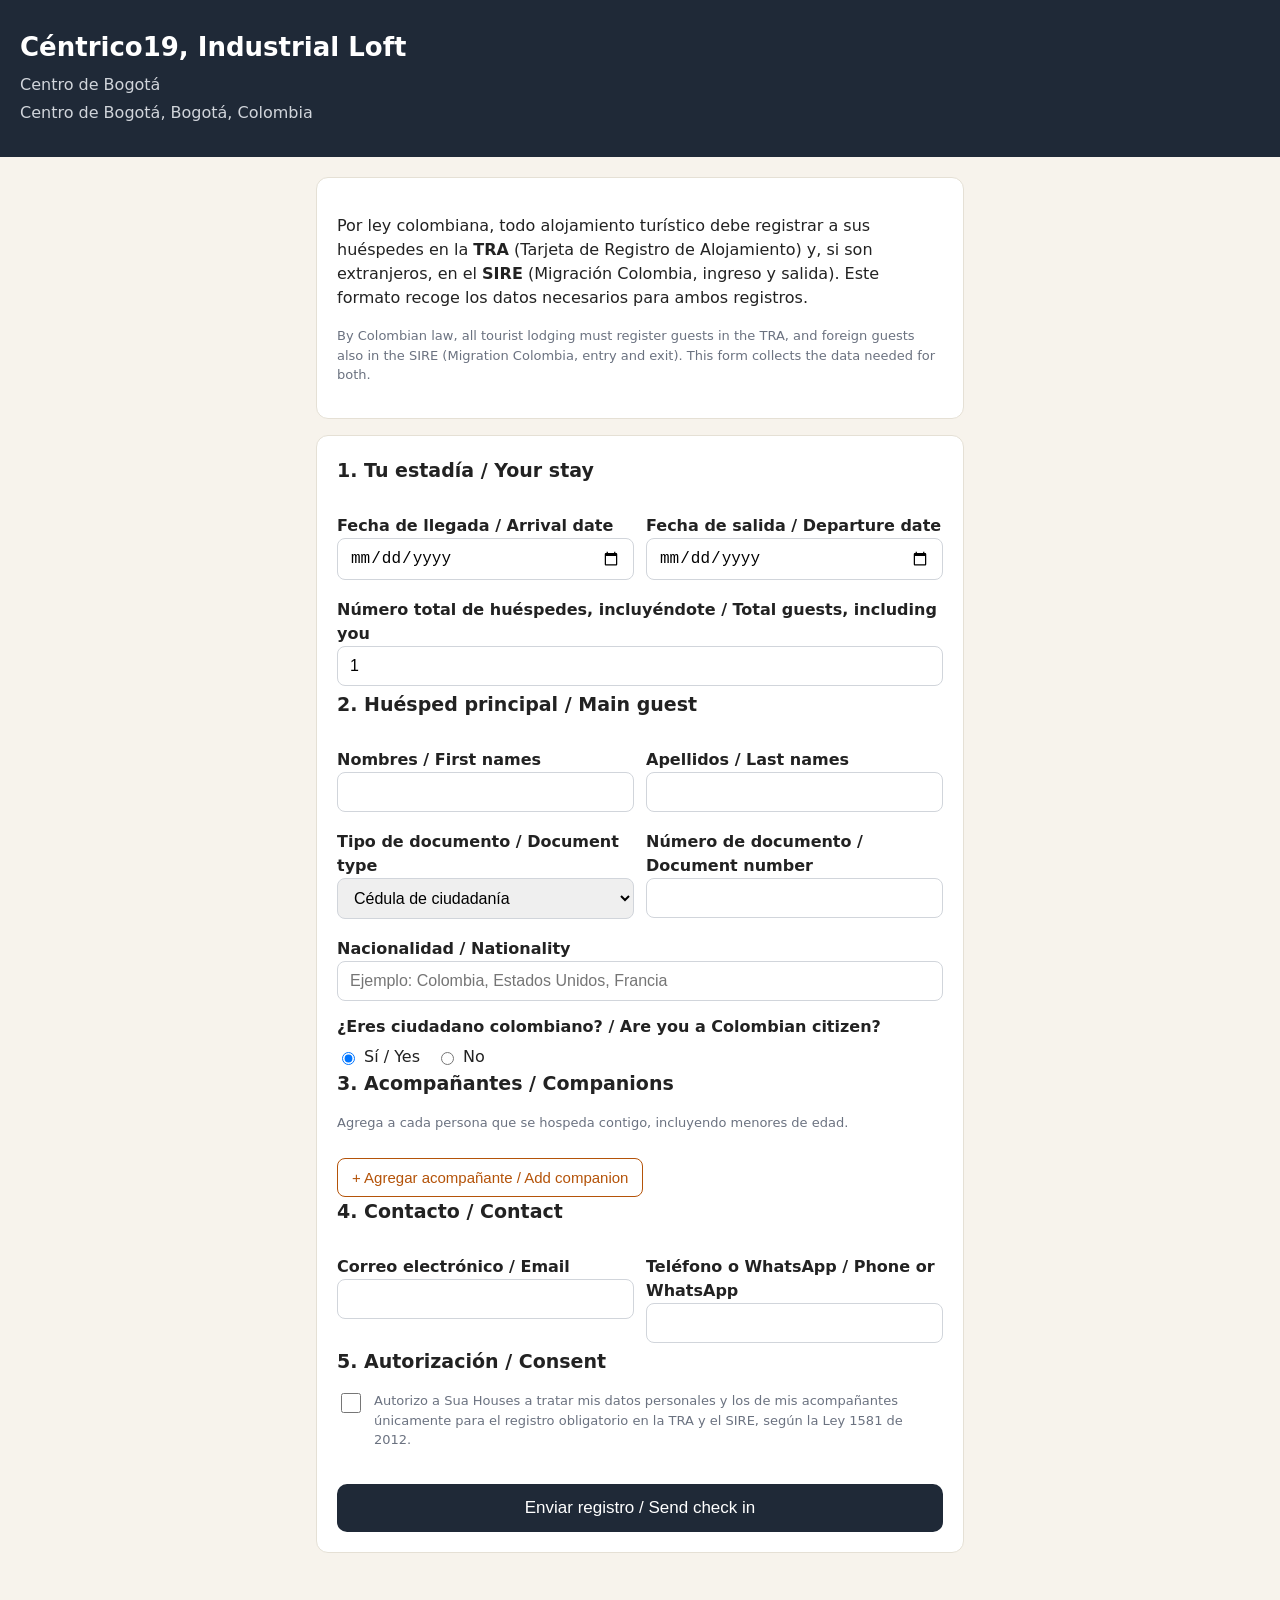
==== centrico19/index.html @ 762cdd12 "Registro de huéspedes TRA y SIRE, un enlace por apartamento" ====
<!DOCTYPE html>
<html lang="es">
<head>
<meta charset="utf-8">
<meta name="viewport" content="width=device-width, initial-scale=1">
<title>Registro de huéspedes, Céntrico19, Industrial Loft</title>
<link rel="stylesheet" href="../styles.css">
<script>window.PROP = { slug: "centrico19", name: "Céntrico19, Industrial Loft", address: "Centro de Bogotá" };</script>
</head>
<body>
<header>
<h1>Céntrico19, Industrial Loft</h1>
<p>Centro de Bogotá</p>
<p>Centro de Bogotá, Bogotá, Colombia</p>

</header>
<main>
<div class="card">
<p>Por ley colombiana, todo alojamiento turístico debe registrar a sus huéspedes en la <strong>TRA</strong> (Tarjeta de Registro de Alojamiento) y, si son extranjeros, en el <strong>SIRE</strong> (Migración Colombia, ingreso y salida). Este formato recoge los datos necesarios para ambos registros.</p>
<p class="small">By Colombian law, all tourist lodging must register guests in the TRA, and foreign guests also in the SIRE (Migration Colombia, entry and exit). This form collects the data needed for both.</p>
</div>

<form id="checkin-form" class="card">
<h2>1. Tu estadía / Your stay</h2>
<div class="row">
<label>Fecha de llegada / Arrival date<input type="date" id="llegada" required></label>
<label>Fecha de salida / Departure date<input type="date" id="salida" required></label>
</div>
<label>Número total de huéspedes, incluyéndote / Total guests, including you<input type="number" id="num-huespedes" min="1" value="1" required></label>

<h2>2. Huésped principal / Main guest</h2>
<div class="row">
<label>Nombres / First names<input id="main-nombres" required></label>
<label>Apellidos / Last names<input id="main-apellidos" required></label>
</div>
<div class="row">
<label>Tipo de documento / Document type<select id="main-tipo">
<option>Cédula de ciudadanía</option><option>Cédula de extranjería</option>
<option>Pasaporte</option><option>PEP</option><option>Otro</option></select></label>
<label>Número de documento / Document number<input id="main-doc" required></label>
</div>
<label>Nacionalidad / Nationality<input id="main-nac" required placeholder="Ejemplo: Colombia, Estados Unidos, Francia"></label>
<label>¿Eres ciudadano colombiano? / Are you a Colombian citizen?</label>
<div class="radio">
<label><input type="radio" name="main-colombiano" value="si" checked> Sí / Yes</label>
<label><input type="radio" name="main-colombiano" value="no"> No</label>
</div>
<div id="sire-main" class="sire-box">
<p><strong>Como eres extranjero, también se reportará tu ingreso y salida en el SIRE</strong> de Migración Colombia. Tu dirección en Colombia para este reporte es este apartamento.</p>
</div>

<h2>3. Acompañantes / Companions</h2>
<p class="small">Agrega a cada persona que se hospeda contigo, incluyendo menores de edad.</p>
<div id="companions"></div>
<button type="button" class="add-btn" id="add-companion">+ Agregar acompañante / Add companion</button>

<h2>4. Contacto / Contact</h2>
<div class="row">
<label>Correo electrónico / Email<input type="email" id="email" required></label>
<label>Teléfono o WhatsApp / Phone or WhatsApp<input id="telefono" required></label>
</div>

<h2>5. Autorización / Consent</h2>
<label class="consent"><input type="checkbox" id="consent" required>
<span>Autorizo a Sua Houses a tratar mis datos personales y los de mis acompañantes únicamente para el registro obligatorio en la TRA y el SIRE, según la Ley 1581 de 2012.</span></label>

<p id="report-hint" class="small"></p>
<p id="form-error" class="error"></p>
<button type="submit" class="submit-btn">Enviar registro / Send check in</button>
</form>

<div id="result" class="card">
<h2>Registro recibido / Check in received</h2>
<div id="result-summary"></div>
<a id="wa-link" class="wa-btn" href="#" target="_blank" rel="noopener">Enviar por WhatsApp al anfitrión</a>
<button type="button" class="dl-btn" id="dl-csv">Descargar registro (CSV)</button>
<p class="small">Sua Houses, La Candelaria, Bogotá, Colombia.</p>
</div>
</main>
<script src="../checkin.js"></script>
</body>
</html>
---- styles.css ----
* { box-sizing: border-box; }
body { margin: 0; font-family: system-ui, -apple-system, "Segoe UI", Roboto, Arial, sans-serif; background: #f7f3ec; color: #222; line-height: 1.5; }
header { background: #1f2937; color: #fff; padding: 28px 20px; }
header h1 { margin: 0 0 6px; font-size: 26px; }
header p { margin: 4px 0; color: #d1d5db; }
main { max-width: 680px; margin: 0 auto; padding: 20px 16px 48px; }
.card { background: #fff; border: 1px solid #e5e0d5; border-radius: 12px; padding: 20px; margin-bottom: 16px; }
.card h2 { margin-top: 0; font-size: 19px; }
label { display: block; font-weight: 600; margin: 14px 0 4px; }
label span { display: block; font-weight: 400; color: #6b7280; font-size: 13px; }
input, select { width: 100%; padding: 10px 12px; border: 1px solid #d1d5db; border-radius: 8px; font-size: 16px; }
input:focus, select:focus { outline: 2px solid #b45309; border-color: #b45309; }
.row { display: grid; grid-template-columns: 1fr 1fr; gap: 12px; }
.radio { display: flex; gap: 16px; margin-top: 6px; }
.radio label { font-weight: 400; margin: 0; display: flex; align-items: center; gap: 6px; }
.radio input { width: auto; }
.sire-box { display: none; background: #eff6ff; border: 1px solid #bfdbfe; border-radius: 8px; padding: 12px 14px; margin-top: 12px; }
.sire-box.visible { display: block; }
.companion { border: 1px dashed #d1d5db; border-radius: 10px; padding: 14px; margin-top: 12px; position: relative; }
.companion h3 { margin: 0 0 4px; font-size: 16px; }
.remove-btn { background: none; border: none; color: #b91c1c; font-size: 14px; cursor: pointer; padding: 0; margin-top: 8px; }
.add-btn { background: #fff; border: 1px solid #b45309; color: #b45309; border-radius: 8px; padding: 10px 14px; font-size: 15px; cursor: pointer; margin-top: 12px; }
.consent { display: flex; gap: 10px; align-items: flex-start; font-weight: 400; }
.consent input { width: 20px; height: 20px; margin-top: 2px; flex-shrink: 0; }
.submit-btn { width: 100%; background: #1f2937; color: #fff; border: none; border-radius: 10px; padding: 14px; font-size: 17px; cursor: pointer; margin-top: 20px; }
.submit-btn:hover { background: #374151; }
.error { color: #b91c1c; font-size: 14px; margin-top: 10px; }
#result { display: none; }
#result.visible { display: block; }
.wa-btn { display: block; text-align: center; background: #25d366; color: #fff; text-decoration: none; border-radius: 10px; padding: 14px; font-size: 17px; margin-top: 14px; }
.dl-btn { display: block; width: 100%; background: #fff; border: 1px solid #1f2937; color: #1f2937; border-radius: 10px; padding: 12px; font-size: 16px; cursor: pointer; margin-top: 10px; }
.prop-grid { display: grid; gap: 14px; }
.prop-card { display: block; background: #fff; border: 1px solid #e5e0d5; border-radius: 12px; padding: 20px; text-decoration: none; color: #222; }
.prop-card h2 { margin: 0 0 4px; }
.prop-card p { margin: 0; color: #6b7280; }
.prop-card:hover { border-color: #b45309; }
.small { color: #6b7280; font-size: 13px; }
ul { margin: 8px 0; padding-left: 20px; }
@media (max-width: 520px) { .row { grid-template-columns: 1fr; } }
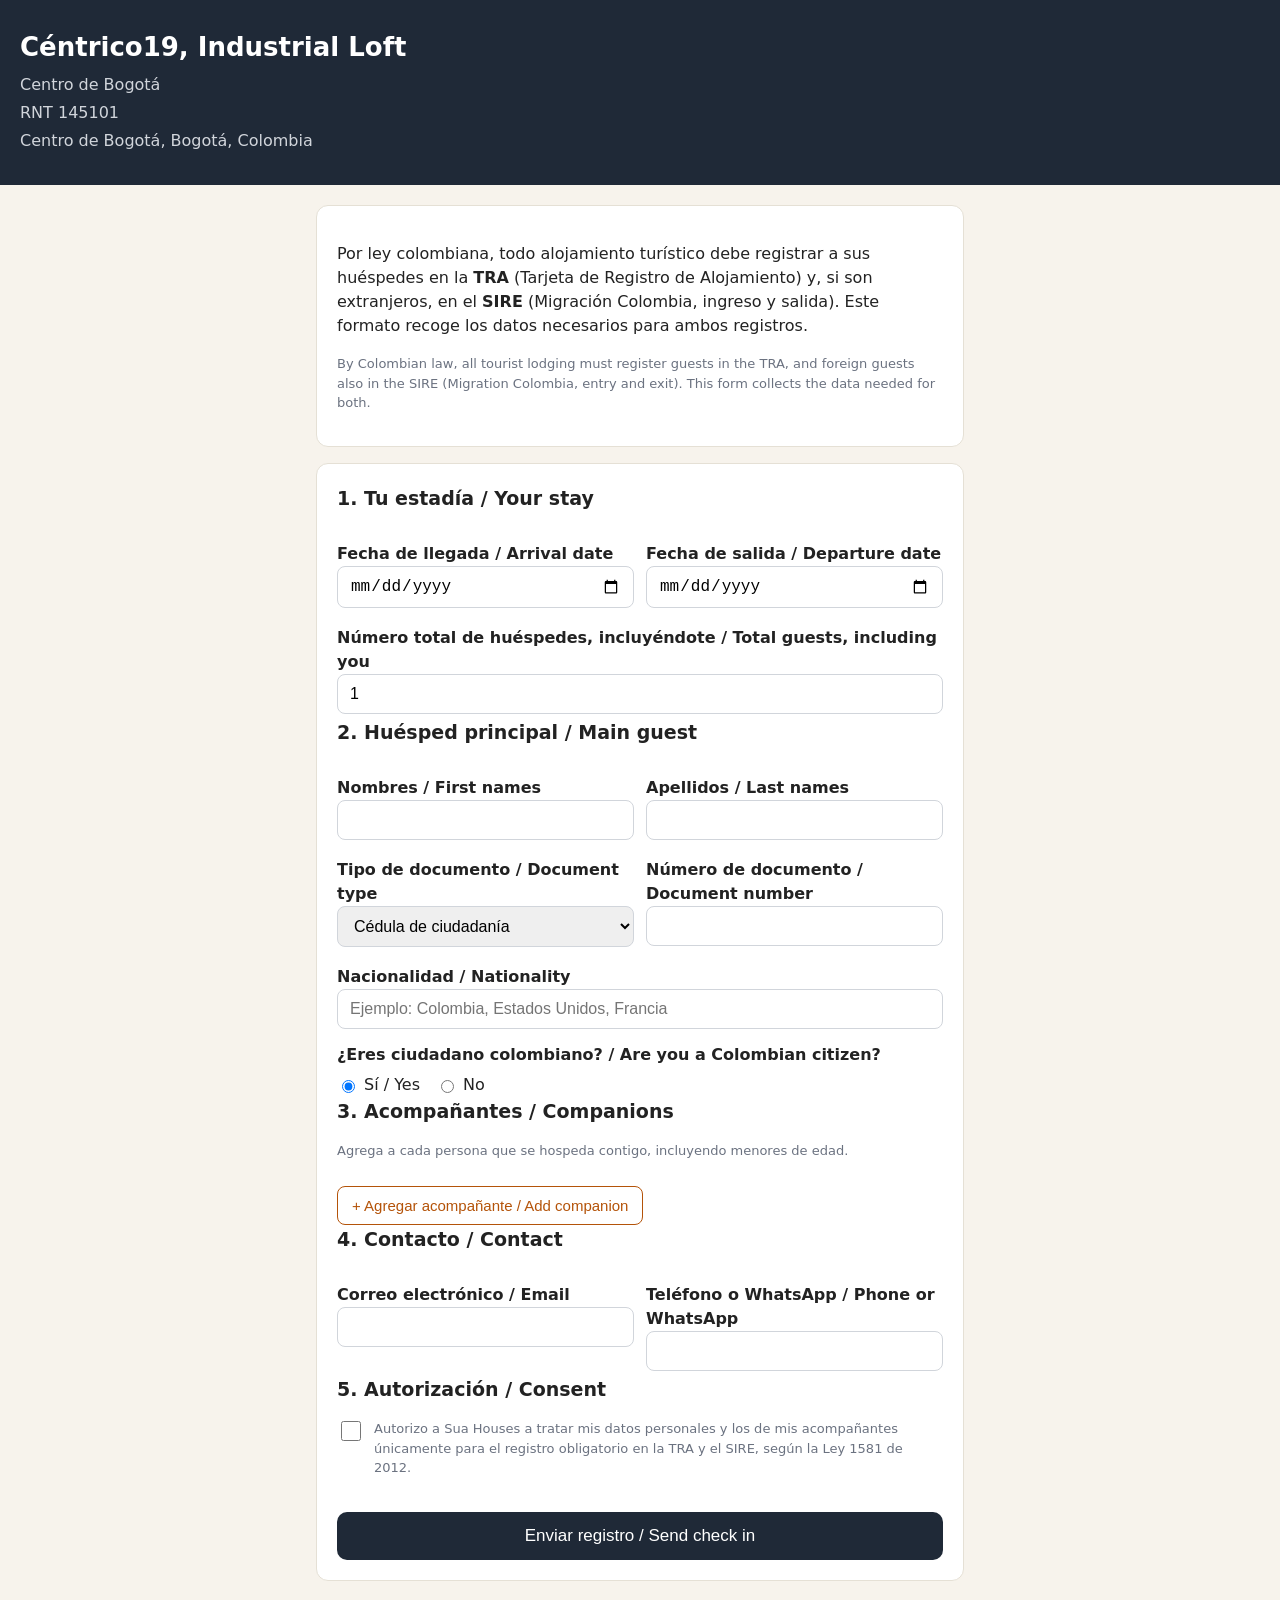
==== commit ab2ff066: "Céntrico19: muestra RNT 145101" ====
--- a/centrico19/index.html
+++ b/centrico19/index.html
@@ -11,6 +11,7 @@
 <header>
 <h1>Céntrico19, Industrial Loft</h1>
 <p>Centro de Bogotá</p>
+<p>RNT 145101</p>
 <p>Centro de Bogotá, Bogotá, Colombia</p>
 
 </header>
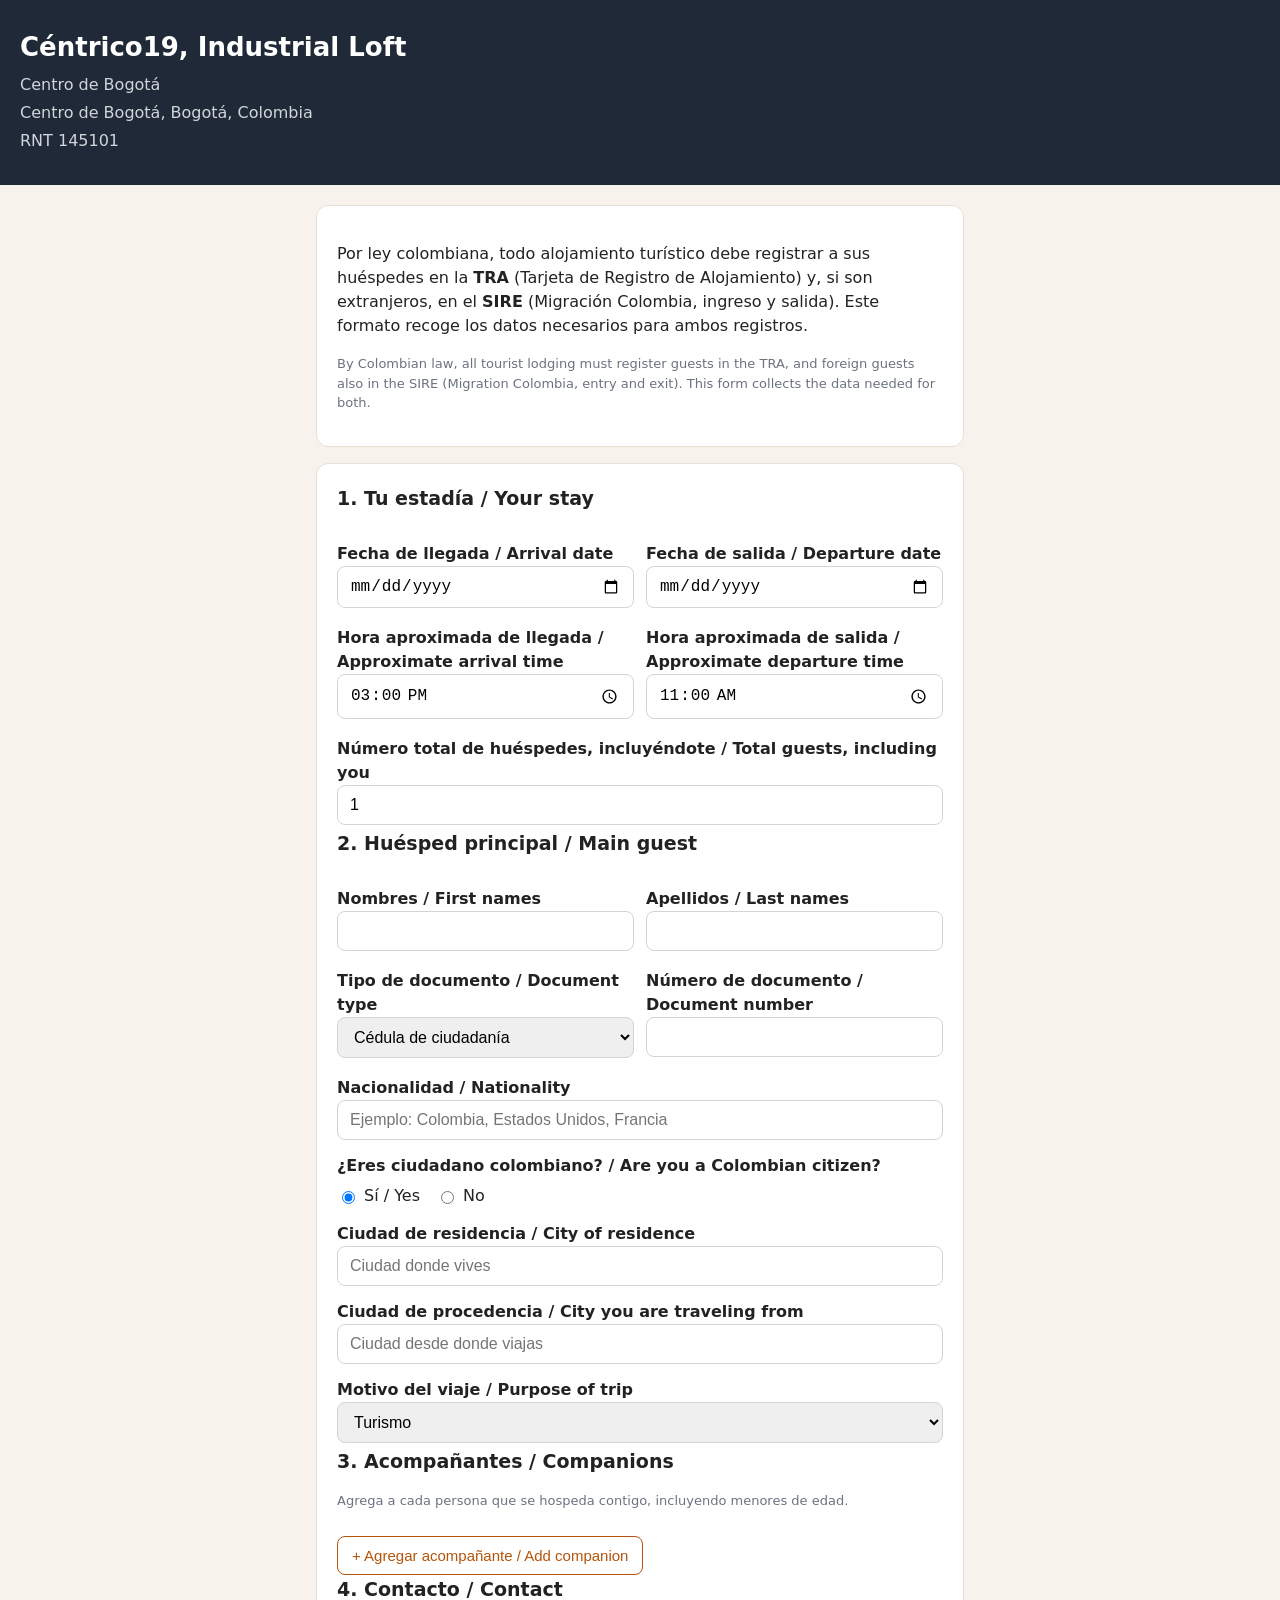
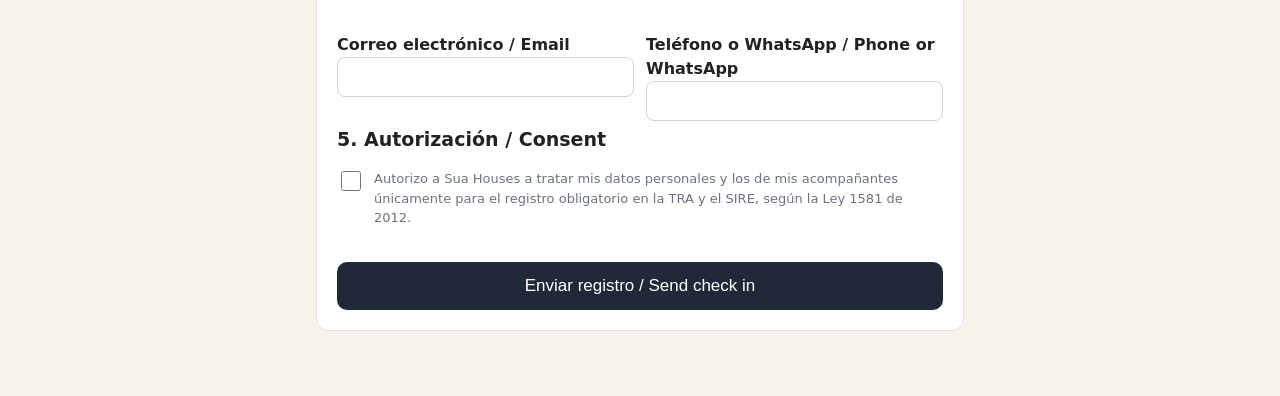
==== commit d0f23144: "Formato ampliado con campos TRA y conexión a backend" ====
--- a/centrico19/index.html
+++ b/centrico19/index.html
@@ -11,9 +11,8 @@
 <header>
 <h1>Céntrico19, Industrial Loft</h1>
 <p>Centro de Bogotá</p>
+<p>Centro de Bogotá, Bogotá, Colombia</p>
 <p>RNT 145101</p>
-<p>Centro de Bogotá, Bogotá, Colombia</p>
-
 </header>
 <main>
 <div class="card">
@@ -26,6 +25,10 @@
 <div class="row">
 <label>Fecha de llegada / Arrival date<input type="date" id="llegada" required></label>
 <label>Fecha de salida / Departure date<input type="date" id="salida" required></label>
+</div>
+<div class="row">
+<label>Hora aproximada de llegada / Approximate arrival time<input type="time" id="hora-llegada" value="15:00"></label>
+<label>Hora aproximada de salida / Approximate departure time<input type="time" id="hora-salida" value="11:00"></label>
 </div>
 <label>Número total de huéspedes, incluyéndote / Total guests, including you<input type="number" id="num-huespedes" min="1" value="1" required></label>
 
@@ -49,6 +52,10 @@
 <div id="sire-main" class="sire-box">
 <p><strong>Como eres extranjero, también se reportará tu ingreso y salida en el SIRE</strong> de Migración Colombia. Tu dirección en Colombia para este reporte es este apartamento.</p>
 </div>
+<label>Ciudad de residencia / City of residence<input id="main-residencia" required placeholder="Ciudad donde vives"></label>
+<label>Ciudad de procedencia / City you are traveling from<input id="main-procedencia" required placeholder="Ciudad desde donde viajas"></label>
+<label>Motivo del viaje / Purpose of trip<select id="main-motivo">
+<option>Turismo</option><option>Trabajo</option><option>Visita familiar</option><option>Otro</option></select></label>
 
 <h2>3. Acompañantes / Companions</h2>
 <p class="small">Agrega a cada persona que se hospeda contigo, incluyendo menores de edad.</p>
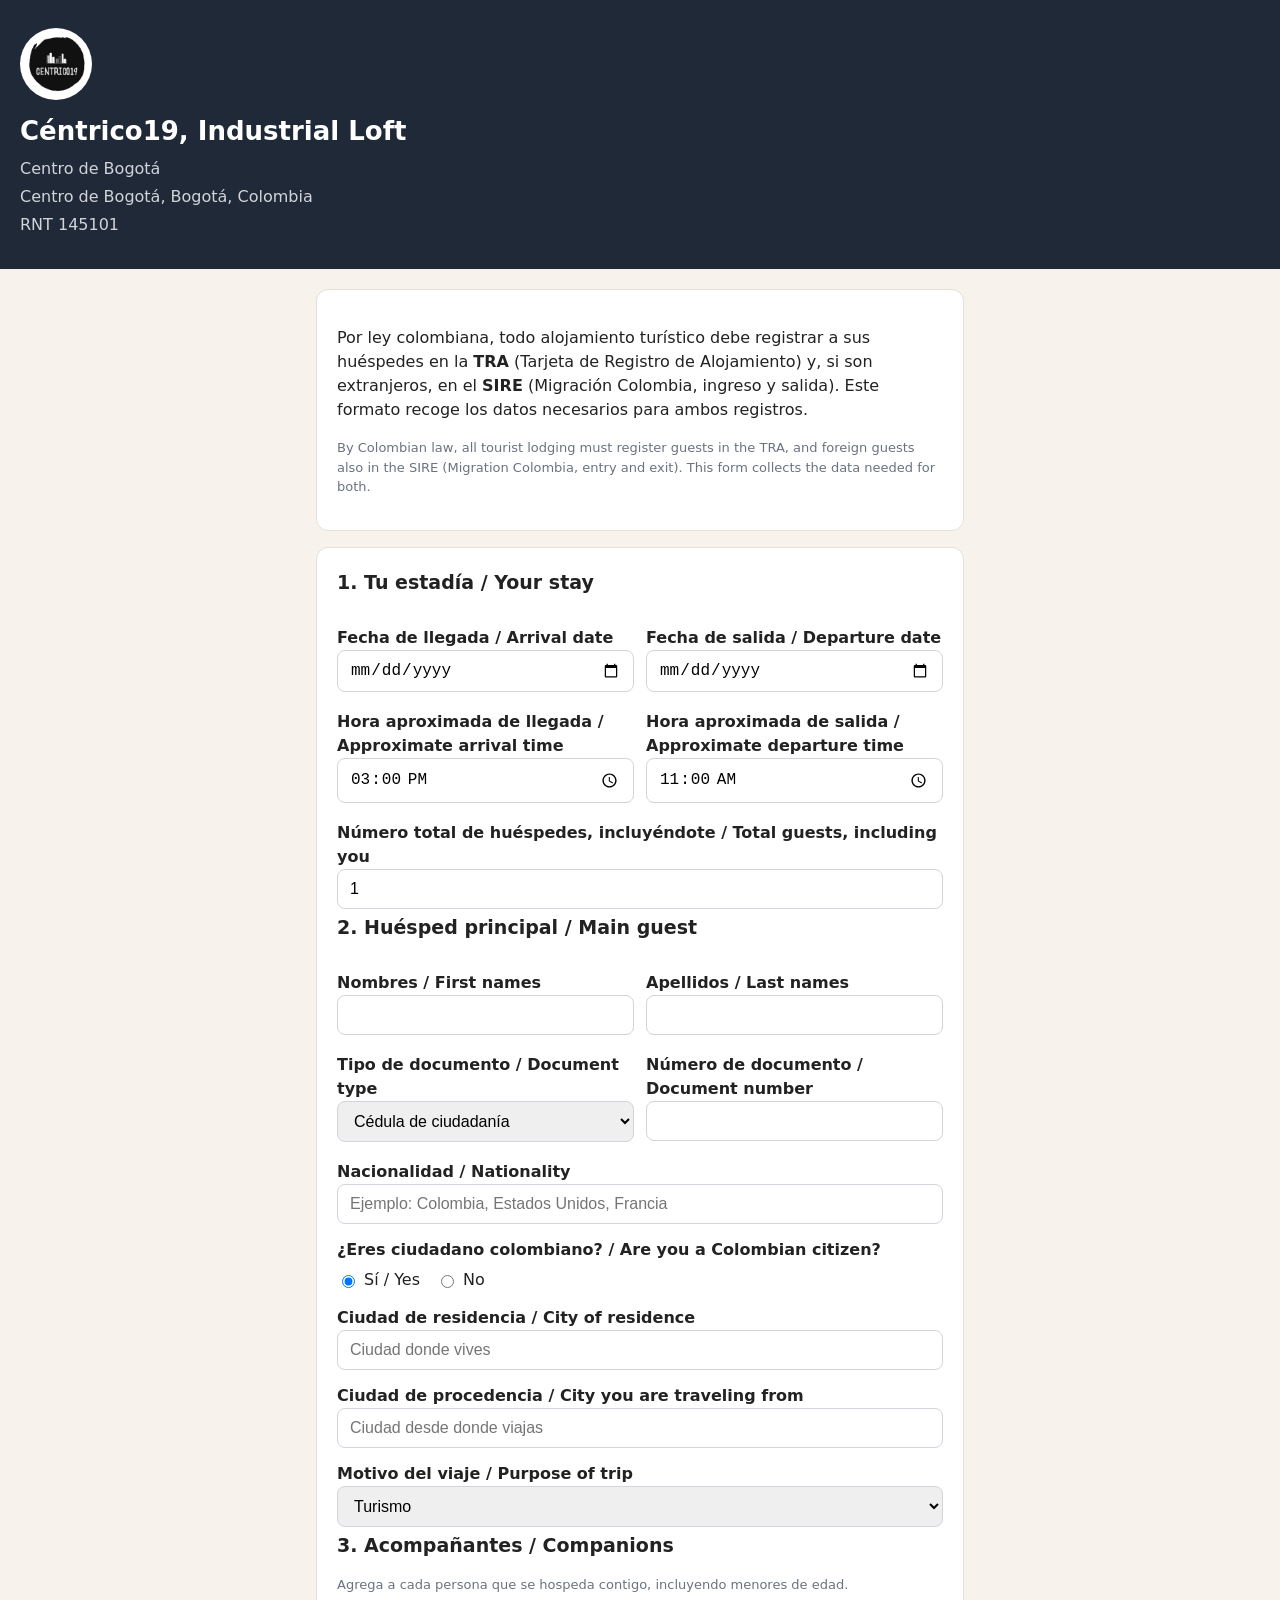
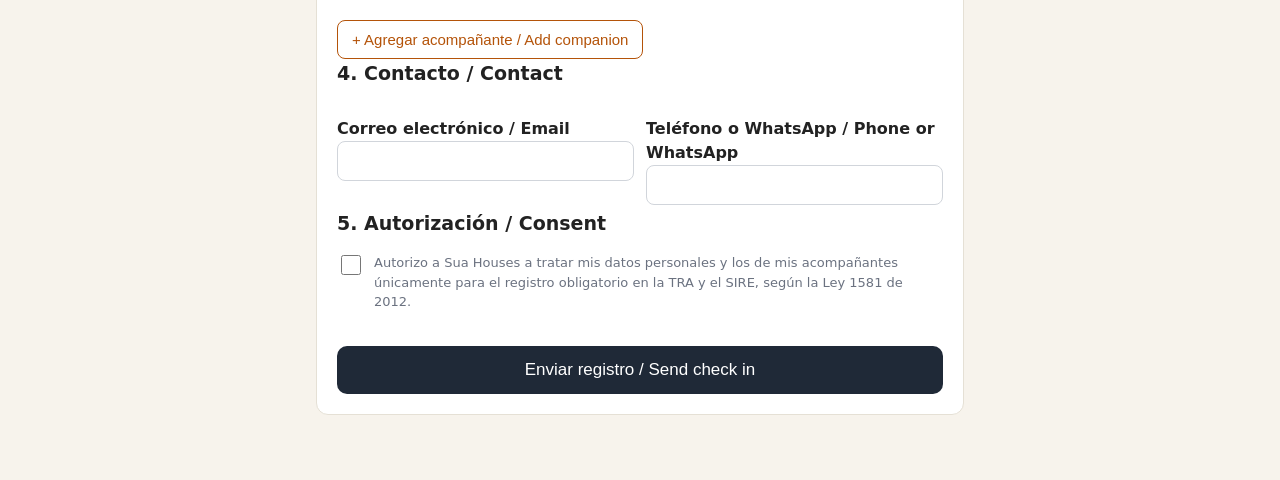
==== commit 4035fc30: "Check-in forms: logos on IeChie and Céntrico19 headers + template (2026-11-25)" ====
--- a/centrico19/index.html
+++ b/centrico19/index.html
@@ -9,6 +9,7 @@
 </head>
 <body>
 <header>
+<img class="prop-logo" src="../assets/logo-centrico19.jpg" alt="Céntrico19 logo">
 <h1>Céntrico19, Industrial Loft</h1>
 <p>Centro de Bogotá</p>
 <p>Centro de Bogotá, Bogotá, Colombia</p>
--- a/styles.css
+++ b/styles.css
@@ -31,6 +31,8 @@
 .dl-btn { display: block; width: 100%; background: #fff; border: 1px solid #1f2937; color: #1f2937; border-radius: 10px; padding: 12px; font-size: 16px; cursor: pointer; margin-top: 10px; }
 .prop-grid { display: grid; gap: 14px; }
 .prop-card { display: block; background: #fff; border: 1px solid #e5e0d5; border-radius: 12px; padding: 20px; text-decoration: none; color: #222; }
+.prop-logo { display: block; width: 64px; height: 64px; border-radius: 50%; background: #fff; object-fit: cover; margin: 0 0 10px; }
+header .prop-logo { width: 72px; height: 72px; margin: 0 0 12px; }
 .prop-card h2 { margin: 0 0 4px; }
 .prop-card p { margin: 0; color: #6b7280; }
 .prop-card:hover { border-color: #b45309; }
